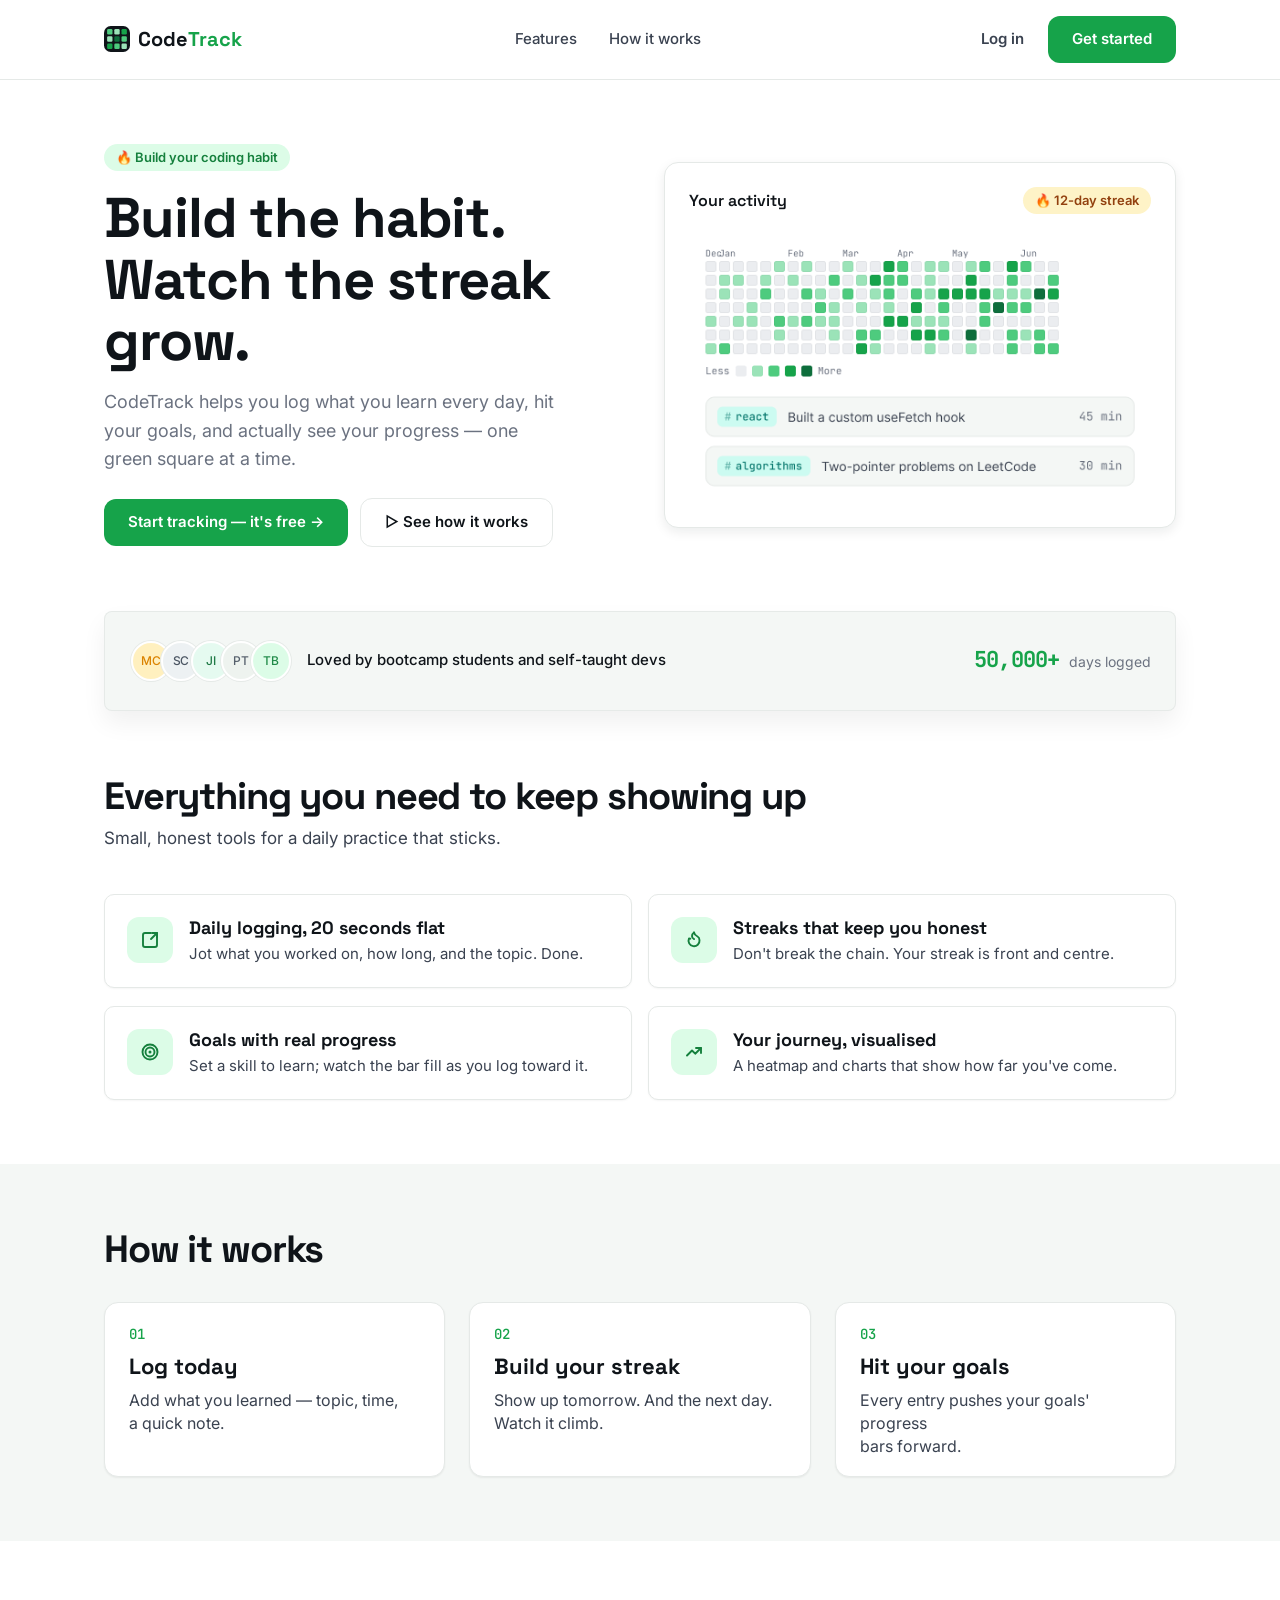
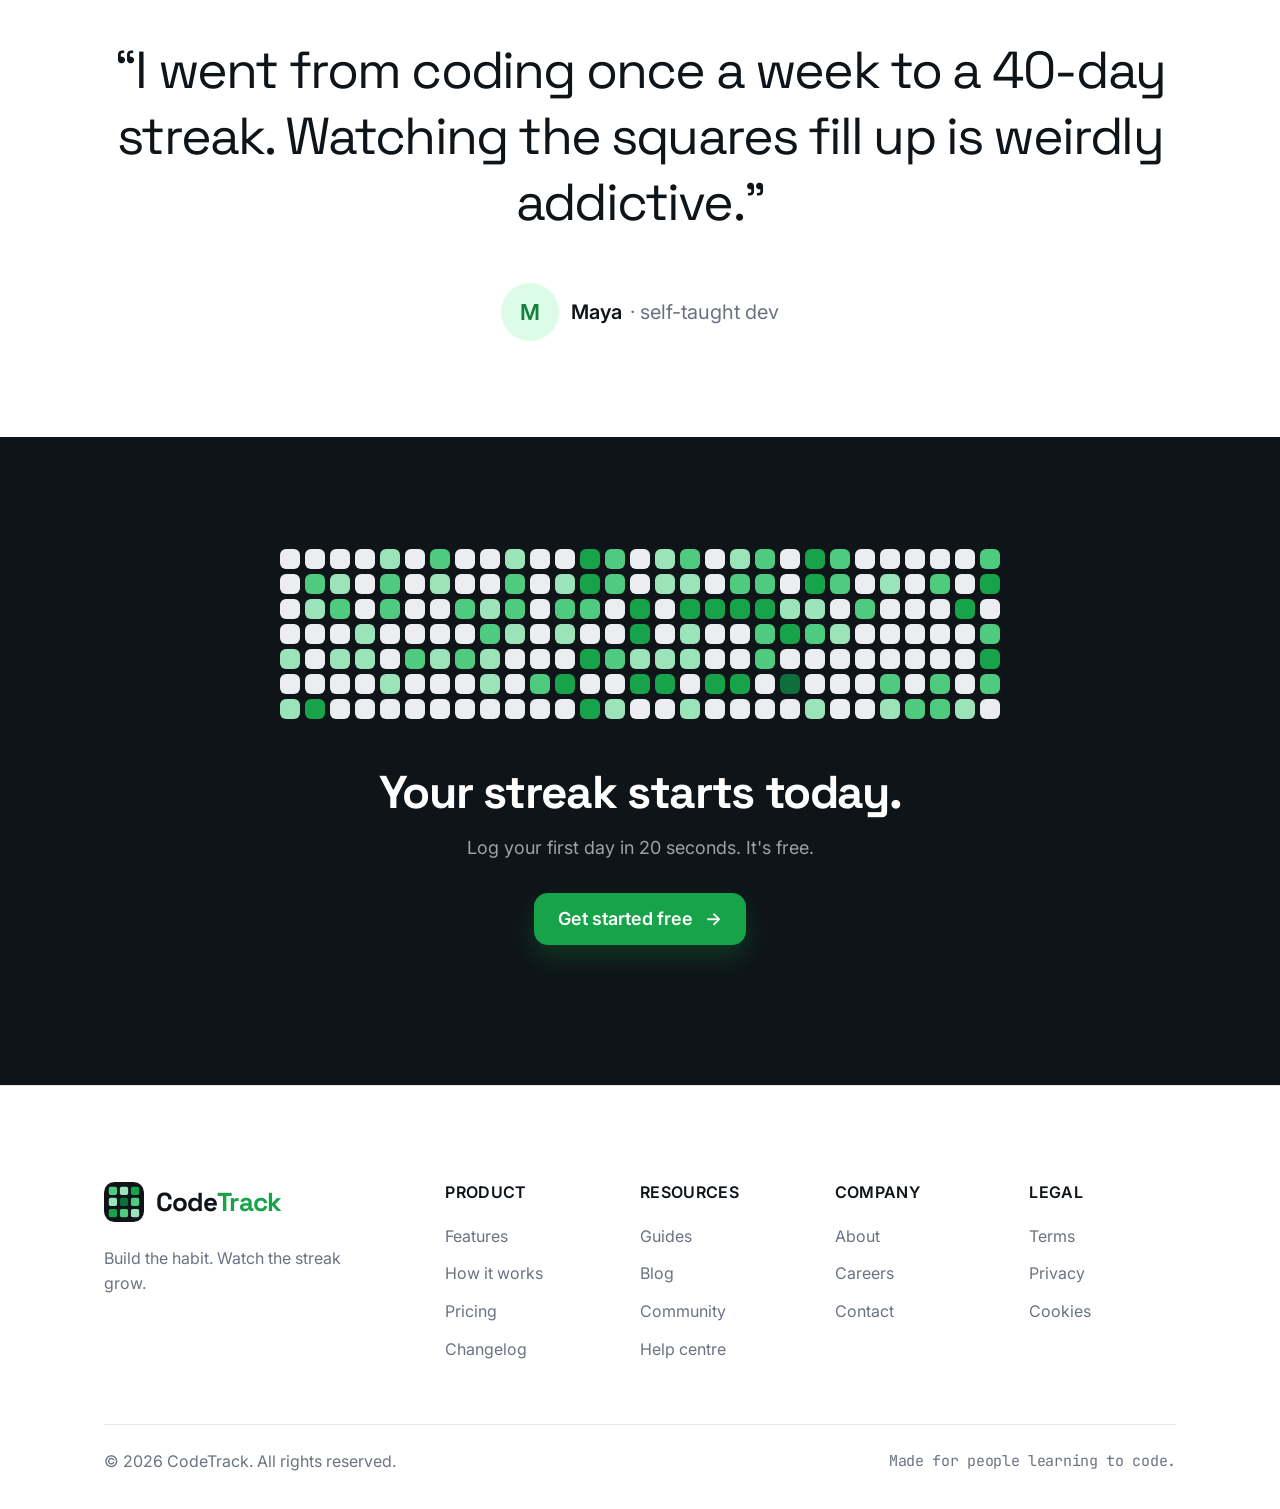
==== index.html @ 28d841fb "feat: added file" ====
<!doctype html>
<html lang="en">
  <head>
    <meta charset="UTF-8" />
    <meta name="viewport" content="width=device-width, initial-scale=1.0" />
    <link rel="shortcut icon" href="./images/favicon.svg" type="image/x-icon" />
    <!-- checking -->
    <link rel="stylesheet" href="./style.css" />
    <link
      href="https://unpkg.com/boxicons@2.1.4/css/boxicons.min.css"
      rel="stylesheet"
    />
    <title>CodeTrack — Homepage</title>
  </head>
  <body>
    <header>
      <!-- el 1 -->
      <div class="logo">
        <span class="logo-mark" aria-hidden="true"
          ><img
            src="./images/codetrackfavicon.svg"
            alt="Codetrack Official Logo"
        /></span>
        <span class="logo-text"
          >Code<span class="logo-accent">Track</span></span
        >
      </div>
      <!-- el 2 -->
      <nav aria-label="Primary">
        <a class="special"> <span id="xxspecial">Fea</span>tures </a>
        <a href="#how-it-works" class="codetrack">How it works</a>
      </nav>
      <!-- el 3 -->
      <div class="header-actions">
        <button class="btn btn-ghost">Log in</button>
        <button class="btn btn-primary">Get started</button>
      </div>

      <!-- el - 4 (menu icon) -->
      <div class="menu_icon">
        <i class="bx bx-menu"></i>
      </div>
    </header>

    <main>
      <section class="hero">
        <div class="hero_left">
          <div class="hero-badge">
            <p>🔥 Build your coding habit</p>
          </div>
          <h1>Build the habit. Watch the streak grow.</h1>
          <p class="hero-subtitle">
            CodeTrack helps you log what you learn every day, hit your goals,
            and actually see your progress — one green square at a time.
          </p>
          <div class="hero-ctas">
            <a href="#get-started" class="btn btn-primary"
              >Start tracking — it's free →</a
            >
            <a href="#how-it-works" class="btn btn-outline"
              >▷ See how it works</a
            >
          </div>
        </div>

        <div class="hero_right">
          <div class="activity-card">
            <div class="activity-card-header">
              <p>Your activity</p>
              <p class="streak-pill">🔥 12-day streak</p>
            </div>

            <img
              class="activity-image"
              src="./images/heroleftimage.png"
              alt="Activity heatmap from December through June with a Less-to-More legend, and two recent log entries: a React useFetch hook (45 min) and LeetCode two-pointer algorithms (30 min)"
            />
          </div>
        </div>
      </section>

      <section class="stats" aria-label="CodeTrack community stats">
        <div class="stats-copy">
          <div class="stats-avatars" aria-hidden="true">
            <span class="stats-avatar stats-avatar--amber">MC</span>
            <span class="stats-avatar stats-avatar--slate">SC</span>
            <span class="stats-avatar stats-avatar--mint">JI</span>
            <span class="stats-avatar stats-avatar--cloud">PT</span>
            <span class="stats-avatar stats-avatar--green">TB</span>
          </div>
          <p class="stats-copy-text">
            Loved by bootcamp students and self-taught devs
          </p>
        </div>
        <p class="stats-metric">
          <span class="stats-metric-value">50,000+</span>
          <span class="stats-metric-label">days logged</span>
        </p>
      </section>

      <section id="features" class="features" aria-labelledby="features-title">
        <div class="features-intro">
          <h2 id="features-title">Everything you need to keep showing up</h2>
          <p>Small, honest tools for a daily practice that sticks.</p>
        </div>

        <div class="features-grid">
          <article class="feature-card">
            <div class="feature-icon" aria-hidden="true">
              <svg viewBox="0 0 24 24" fill="none">
                <path
                  d="M14.5 5H18a1 1 0 0 1 1 1v11a2 2 0 0 1-2 2H7a2 2 0 0 1-2-2V7a2 2 0 0 1 2-2h6"
                />
                <path d="M13 11 19 5" />
                <path d="M15 5h4v4" />
              </svg>
            </div>
            <div class="feature-copy">
              <h3>Daily logging, 20 seconds flat</h3>
              <p>Jot what you worked on, how long, and the topic. Done.</p>
            </div>
          </article>

          <article class="feature-card">
            <div class="feature-icon" aria-hidden="true">
              <svg viewBox="0 0 24 24" fill="none">
                <path
                  d="M12 4.5c.4 1.9 1.63 3.13 3.5 4 .97.45 2 1.67 2 3.75A5.5 5.5 0 1 1 7 10.5c.46 0 .9.06 1.32.18"
                />
                <path
                  d="M12 4.5c-1.33 1.04-2 2.25-2 3.64 0 1.25.69 2.22 2.07 2.92"
                />
              </svg>
            </div>
            <div class="feature-copy">
              <h3>Streaks that keep you honest</h3>
              <p>Don't break the chain. Your streak is front and centre.</p>
            </div>
          </article>

          <article class="feature-card">
            <div class="feature-icon" aria-hidden="true">
              <svg viewBox="0 0 24 24" fill="none">
                <circle cx="12" cy="12" r="7.5" />
                <circle cx="12" cy="12" r="4.5" />
                <circle
                  cx="12"
                  cy="12"
                  r="1.5"
                  fill="currentColor"
                  stroke="none"
                />
              </svg>
            </div>
            <div class="feature-copy">
              <h3>Goals with real progress</h3>
              <p>
                Set a skill to learn; watch the bar fill as you log toward it.
              </p>
            </div>
          </article>

          <article class="feature-card">
            <div class="feature-icon" aria-hidden="true">
              <svg viewBox="0 0 24 24" fill="none">
                <path d="M5 15.5 10 10.5l3.2 3.2L19 8" />
                <path d="M14 8h5v5" />
              </svg>
            </div>
            <div class="feature-copy">
              <h3>Your journey, visualised</h3>
              <p>A heatmap and charts that show how far you've come.</p>
            </div>
          </article>
        </div>
      </section>

      <section
        id="how-it-works"
        class="how-it-works"
        aria-labelledby="how-it-works-title"
      >
        <h2 id="how-it-works-title">How it works</h2>

        <div class="steps-grid">
          <article class="step-card">
            <span class="step-number">01</span>
            <h3>Log today</h3>
            <p>
              Add what you learned — topic, time, <br />
              a quick note.
            </p>
          </article>
          <article class="step-card">
            <span class="step-number">02</span>
            <h3>Build your streak</h3>
            <p>
              Show up tomorrow. And the next day. <br />
              Watch it climb.
            </p>
          </article>
          <article class="step-card">
            <span class="step-number">03</span>
            <h3>Hit your goals</h3>
            <p>
              Every entry pushes your goals' progress <br />
              bars forward.
            </p>
          </article>
        </div>
      </section>

      <section class="testimonial" aria-label="Customer testimonial">
        <blockquote class="testimonial-quote">
          &ldquo;I went from coding once a week to a 40-day streak. Watching the
          squares fill up is weirdly addictive.&rdquo;
        </blockquote>
        <div class="testimonial-attribution">
          <span class="testimonial-avatar" aria-hidden="true">M</span>
          <p class="testimonial-person">
            <span class="testimonial-name">Maya</span>
            <span class="testimonial-role">· self-taught dev</span>
          </p>
        </div>
      </section>

      <section id="get-started">
        <div class="cta-heatmap" aria-hidden="true">
          <span class="heat-0"></span><span class="heat-0"></span
          ><span class="heat-0"></span><span class="heat-0"></span
          ><span class="heat-1"></span><span class="heat-0"></span
          ><span class="heat-2"></span><span class="heat-0"></span
          ><span class="heat-0"></span><span class="heat-1"></span
          ><span class="heat-0"></span><span class="heat-0"></span
          ><span class="heat-3"></span><span class="heat-2"></span
          ><span class="heat-0"></span><span class="heat-1"></span
          ><span class="heat-2"></span><span class="heat-0"></span
          ><span class="heat-1"></span><span class="heat-2"></span
          ><span class="heat-0"></span><span class="heat-3"></span
          ><span class="heat-2"></span><span class="heat-0"></span
          ><span class="heat-0"></span><span class="heat-0"></span
          ><span class="heat-0"></span><span class="heat-0"></span
          ><span class="heat-2"></span> <span class="heat-0"></span
          ><span class="heat-2"></span><span class="heat-1"></span
          ><span class="heat-0"></span><span class="heat-2"></span
          ><span class="heat-0"></span><span class="heat-1"></span
          ><span class="heat-0"></span><span class="heat-0"></span
          ><span class="heat-2"></span><span class="heat-0"></span
          ><span class="heat-1"></span><span class="heat-3"></span
          ><span class="heat-2"></span><span class="heat-0"></span
          ><span class="heat-1"></span><span class="heat-1"></span
          ><span class="heat-0"></span><span class="heat-2"></span
          ><span class="heat-2"></span><span class="heat-0"></span
          ><span class="heat-3"></span><span class="heat-2"></span
          ><span class="heat-0"></span><span class="heat-1"></span
          ><span class="heat-0"></span><span class="heat-2"></span
          ><span class="heat-0"></span><span class="heat-3"></span>
          <span class="heat-0"></span><span class="heat-1"></span
          ><span class="heat-2"></span><span class="heat-0"></span
          ><span class="heat-2"></span><span class="heat-0"></span
          ><span class="heat-0"></span><span class="heat-2"></span
          ><span class="heat-1"></span><span class="heat-2"></span
          ><span class="heat-0"></span><span class="heat-2"></span
          ><span class="heat-2"></span><span class="heat-0"></span
          ><span class="heat-3"></span><span class="heat-0"></span
          ><span class="heat-3"></span><span class="heat-3"></span
          ><span class="heat-3"></span><span class="heat-3"></span
          ><span class="heat-1"></span><span class="heat-1"></span
          ><span class="heat-0"></span><span class="heat-2"></span
          ><span class="heat-0"></span><span class="heat-0"></span
          ><span class="heat-0"></span><span class="heat-3"></span
          ><span class="heat-0"></span> <span class="heat-0"></span
          ><span class="heat-0"></span><span class="heat-0"></span
          ><span class="heat-1"></span><span class="heat-0"></span
          ><span class="heat-0"></span><span class="heat-0"></span
          ><span class="heat-0"></span><span class="heat-2"></span
          ><span class="heat-1"></span><span class="heat-0"></span
          ><span class="heat-1"></span><span class="heat-0"></span
          ><span class="heat-0"></span><span class="heat-3"></span
          ><span class="heat-0"></span><span class="heat-1"></span
          ><span class="heat-0"></span><span class="heat-0"></span
          ><span class="heat-2"></span><span class="heat-3"></span
          ><span class="heat-2"></span><span class="heat-1"></span
          ><span class="heat-0"></span><span class="heat-0"></span
          ><span class="heat-0"></span><span class="heat-0"></span
          ><span class="heat-0"></span><span class="heat-2"></span>
          <span class="heat-1"></span><span class="heat-0"></span
          ><span class="heat-1"></span><span class="heat-1"></span
          ><span class="heat-0"></span><span class="heat-2"></span
          ><span class="heat-1"></span><span class="heat-2"></span
          ><span class="heat-1"></span><span class="heat-0"></span
          ><span class="heat-0"></span><span class="heat-0"></span
          ><span class="heat-3"></span><span class="heat-2"></span
          ><span class="heat-1"></span><span class="heat-1"></span
          ><span class="heat-1"></span><span class="heat-0"></span
          ><span class="heat-0"></span><span class="heat-2"></span
          ><span class="heat-0"></span><span class="heat-0"></span
          ><span class="heat-0"></span><span class="heat-0"></span
          ><span class="heat-0"></span><span class="heat-0"></span
          ><span class="heat-0"></span><span class="heat-0"></span
          ><span class="heat-3"></span> <span class="heat-0"></span
          ><span class="heat-0"></span><span class="heat-0"></span
          ><span class="heat-0"></span><span class="heat-1"></span
          ><span class="heat-0"></span><span class="heat-0"></span
          ><span class="heat-0"></span><span class="heat-1"></span
          ><span class="heat-0"></span><span class="heat-2"></span
          ><span class="heat-3"></span><span class="heat-0"></span
          ><span class="heat-0"></span><span class="heat-3"></span
          ><span class="heat-3"></span><span class="heat-0"></span
          ><span class="heat-3"></span><span class="heat-3"></span
          ><span class="heat-0"></span><span class="heat-4"></span
          ><span class="heat-0"></span><span class="heat-0"></span
          ><span class="heat-0"></span><span class="heat-2"></span
          ><span class="heat-0"></span><span class="heat-2"></span
          ><span class="heat-0"></span><span class="heat-2"></span>
          <span class="heat-1"></span><span class="heat-3"></span
          ><span class="heat-0"></span><span class="heat-0"></span
          ><span class="heat-0"></span><span class="heat-0"></span
          ><span class="heat-0"></span><span class="heat-0"></span
          ><span class="heat-0"></span><span class="heat-0"></span
          ><span class="heat-0"></span><span class="heat-0"></span
          ><span class="heat-3"></span><span class="heat-1"></span
          ><span class="heat-0"></span><span class="heat-0"></span
          ><span class="heat-1"></span><span class="heat-0"></span
          ><span class="heat-0"></span><span class="heat-0"></span
          ><span class="heat-0"></span><span class="heat-1"></span
          ><span class="heat-0"></span><span class="heat-0"></span
          ><span class="heat-1"></span><span class="heat-2"></span
          ><span class="heat-2"></span><span class="heat-1"></span
          ><span class="heat-0"></span>
        </div>
        <h2 class="cta-title">Your streak starts today.</h2>
        <p class="cta-copy">Log your first day in 20 seconds. It's free.</p>
        <a href="#signup" class="btn btn-primary cta-button">
          Get started free <span aria-hidden="true">→</span>
        </a>
      </section>
    </main>

    <footer>
      <div class="footer-main">
        <div class="footer-brand">
          <a class="footer-logo" href="/" aria-label="CodeTrack home">
            <span class="footer-logo-mark" aria-hidden="true">
              <img src="./images/codetrackfavicon.svg" alt="" />
            </span>
            <span class="footer-logo-text"
              >Code<span class="footer-logo-accent">Track</span></span
            >
          </a>
          <p>Build the habit. Watch the streak grow.</p>
        </div>

        <div class="footer-column">
          <h4>Product</h4>
          <a href="#features">Features</a>
          <a href="#how-it-works">How it works</a>
          <a href="#pricing">Pricing</a>
          <a href="#changelog">Changelog</a>
        </div>

        <div class="footer-column">
          <h4>Resources</h4>
          <a href="#guides">Guides</a>
          <a href="#blog">Blog</a>
          <a href="#community">Community</a>
          <a href="#help">Help centre</a>
        </div>

        <div class="footer-column">
          <h4>Company</h4>
          <a href="#about">About</a>
          <a href="#careers">Careers</a>
          <a href="#contact">Contact</a>
        </div>

        <div class="footer-column">
          <h4>Legal</h4>
          <a href="#terms">Terms</a>
          <a href="#privacy">Privacy</a>
          <a href="#cookies">Cookies</a>
        </div>
      </div>

      <div class="footer-bottom">
        <p>&copy; 2026 CodeTrack. All rights reserved.</p>
        <p>Made for people learning to code.</p>
      </div>
    </footer>
  </body>
</html>
---- style.css ----
@import url("https://fonts.googleapis.com/css2?family=Space+Grotesk:wght@400;600;700&family=Inter:wght@400;500;600&family=JetBrains+Mono:wght@400;500&display=swap");

/* ------------------------------------------------------------------ */
/* Design tokens — from designsystem.md                                */
/* ------------------------------------------------------------------ */
:root {
  /* Colors — primary green */
  --color-primary: #16a34a;
  --color-primary-hover: #15803d;
  --color-primary-soft: #dcfce7;

  /* Colors — accents */
  --color-teal: #0d9488;
  --color-amber: #f59e0b;
  --color-amber-soft: #fef3c7;
  --color-amber-deep: #92400e;
  --color-danger: #dc2626;

  /* Colors — neutrals */
  --color-ink: #0f1419;
  --color-body: #3a4250;
  --color-muted: #6b7280;
  --color-subtle: #f4f7f5;
  --color-border: #e5e9e7;

  /* Heatmap intensity */
  --heat-0: #ebedf0;
  --heat-1: #9be3b8;
  --heat-2: #4ecb7e;
  --heat-3: #16a34a;
  --heat-4: #0e6e3c;

  /* Typography */
  --font-display: "Space Grotesk", sans-serif;
  --font-body: "Inter", sans-serif;
  --font-mono: "JetBrains Mono", monospace;

  /* Spacing scale */
  --space-1: 4px;
  --space-2: 8px;
  --space-3: 12px;
  --space-4: 16px;
  --space-6: 24px;
  --space-8: 32px;
  --space-12: 48px;
  --space-16: 64px;

  /* Border radius */
  --radius-sm: 6px;
  --radius-md: 10px;
  --radius-lg: 12px;
  --radius-xl: 14px;
  --radius-full: 999px;

  /* Elevation */
  --shadow-xs: none;
  --shadow-sm: 0 1px 2px rgba(15, 20, 25, 0.06);
  --shadow-md: 0 4px 12px rgba(15, 20, 25, 0.08);
  --shadow-lg: 0 12px 28px rgba(15, 20, 25, 0.14);
}

/* ------------------------------------------------------------------ */
/* Reset — stubborn elements                                           */
/* ------------------------------------------------------------------ */
*,
*::before,
*::after {
  box-sizing: border-box;
  padding: 0;
  margin: 0;
}

html {
  -webkit-text-size-adjust: 100%;
}

body {
  font-family: var(--font-body);
  font-size: 16px;
  line-height: 1.5;
  color: var(--color-body);
  background: #fff;
}

a {
  text-decoration: none;
  color: inherit;
}

ul,
ol {
  list-style: none;
}

img,
svg,
picture {
  display: block;
  max-width: 100%;
}

button,
input,
textarea,
select {
  font: inherit;
  font-family: var(--font-body);
  color: inherit;
  background: none;
  border: none;
  outline: none;
}

button {
  cursor: pointer;
}

button:disabled {
  cursor: not-allowed;
}

fieldset {
  border: none;
}

blockquote,
q {
  quotes: none;
}

h1,
h2,
h3,
h4,
h5,
h6 {
  font-size: inherit;
  font-weight: normal;
  font-family: var(--font-display);
  color: var(--color-ink);
}

/* ------------------------------------------------------------------ */
/* Header / Nav                                                        */
/* ------------------------------------------------------------------ */
header {
  display: flex;
  justify-content: space-between;
  align-items: center;
  padding: var(--space-4) 104px;
  border-bottom: 1px solid var(--color-border);
  background: #fff;
}

header .logo {
  display: flex;
  align-items: center;
  gap: var(--space-2);
}

header .logo-mark {
  font-size: 22px;
  line-height: 1;
  color: var(--color-ink);
}

header .logo-text {
  font-family: var(--font-display);
  font-weight: 700;
  font-size: 20px;
  color: var(--color-ink);
}

header .logo-text .logo-accent {
  color: var(--color-primary);
}

header nav {
  display: flex;
  align-items: center;
  gap: var(--space-8);
}

header nav a {
  font-family: var(--font-body);
  font-size: 15px;
  font-weight: 500;
  color: var(--color-body);
  transition: color 0.15s ease;
}

header nav a:hover {
  color: var(--color-ink);
}

header .header-actions {
  display: flex;
  align-items: center;
  gap: var(--space-4);
}

.menu_icon {
  display: none;
  font-size: 35px;
}

/* ------------------------------------------------------------------ */
/* Buttons                                                              */
/* ------------------------------------------------------------------ */
.btn {
  display: inline-flex;
  align-items: center;
  justify-content: center;
  font-family: var(--font-body);
  font-size: 15px;
  font-weight: 600;
  padding: var(--space-3) var(--space-6);
  border-radius: var(--radius-lg);
  transition:
    background-color 0.15s ease,
    color 0.15s ease,
    box-shadow 0.15s ease;
}

.btn-primary {
  background: var(--color-primary);
  color: #fff;
}

.btn-primary:hover {
  background: var(--color-primary-hover);
}

.btn-ghost {
  background: transparent;
  color: var(--color-body);
  padding: var(--space-3) var(--space-2);
}

.btn-ghost:hover {
  color: var(--color-ink);
}

.btn-outline {
  background: #fff;
  color: var(--color-ink);
  border: 1px solid var(--color-border);
}

.btn-outline:hover {
  border-color: var(--color-muted);
}

/* ------------------------------------------------------------------ */
/* Hero                                                                 */
/* ------------------------------------------------------------------ */
.hero {
  display: flex;
  align-items: center;
  justify-content: center;
  gap: var(--space-12);
  padding: var(--space-16) 104px;
}

.hero .hero_left,
.hero .hero_right {
  width: 50%;
}

.hero-badge {
  display: inline-flex;
  align-items: center;
  background: var(--color-primary-soft);
  color: var(--color-primary-hover);
  font-size: 13px;
  font-weight: 600;
  padding: var(--space-1) var(--space-3);
  border-radius: var(--radius-full);
  margin-bottom: var(--space-4);
}

.hero_left h1 {
  font-size: 56px;
  font-weight: 700;
  line-height: 1.1;
  letter-spacing: -0.02em;
  margin-bottom: var(--space-4);
}

.hero-subtitle {
  font-size: 18px;
  line-height: 1.6;
  color: var(--color-muted);
  max-width: 460px;
  margin-bottom: var(--space-6);
}

.hero-ctas {
  display: flex;
  align-items: center;
  gap: var(--space-3);
}

.activity-card {
  background: #fff;
  border: 1px solid var(--color-border);
  border-radius: var(--radius-xl);
  box-shadow: var(--shadow-md);
  padding: var(--space-6);
}

.activity-card-header {
  display: flex;
  align-items: center;
  justify-content: space-between;
  margin-bottom: var(--space-4);
}

.activity-card-header p:first-child {
  font-family: var(--font-display);
  font-weight: 600;
  font-size: 16px;
  color: var(--color-ink);
}

.streak-pill {
  background: var(--color-amber-soft);
  color: var(--color-amber-deep);
  font-size: 13px;
  font-weight: 600;
  padding: var(--space-1) var(--space-3);
  border-radius: var(--radius-full);
}

.activity-image {
  width: 100%;
  border-radius: var(--radius-md);
}

/* ------------------------------------------------------------------ */
/* Stats                                                                */
/* ------------------------------------------------------------------ */
.stats {
  display: flex;
  align-items: center;
  justify-content: space-between;
  gap: var(--space-6);
  margin: 0 104px var(--space-16);
  padding: 16px 24px;
  background: var(--color-subtle);
  border: 1px solid rgba(229, 233, 231, 0.9);
  border-radius: 8px;
  box-shadow: 0 12px 24px rgba(15, 20, 25, 0.06);
  height: 100px;
}

.stats-copy {
  display: flex;
  align-items: center;
  gap: var(--space-4);
  min-width: 0;
}

.stats-avatars {
  display: flex;
  align-items: center;
  padding-left: 2px;
  flex-shrink: 0;
}

.stats-avatar {
  width: 40px;
  height: 40px;
  display: grid;
  place-items: center;
  margin-left: -10px;
  border: 2px solid #fff;
  border-radius: var(--radius-full);
  font-size: 12px;
  font-weight: 500;
  letter-spacing: -0.02em;
  box-shadow: 0 0 0 1px rgba(229, 233, 231, 0.95);
}

.stats-avatar:first-child {
  margin-left: 0;
}

.stats-avatar--amber {
  background: #fff0bf;
  color: #db8300;
}

.stats-avatar--slate {
  background: #edf1f3;
  color: #4b5563;
}

.stats-avatar--mint {
  background: #e5faf0;
  color: #1f7a46;
}

.stats-avatar--cloud {
  background: #eef3ef;
  color: #56606c;
}

.stats-avatar--green {
  background: #dcfce7;
  color: #1f8a47;
}

.stats-copy-text {
  font-family: var(--font-body);
  font-size: 15px;
  font-weight: 500;
  color: var(--color-ink);
}

.stats-metric {
  display: flex;
  align-items: baseline;
  gap: 10px;
  flex-shrink: 0;
}

.stats-metric-value {
  font-family: var(--font-mono);
  font-size: 22px;
  font-weight: 700;
  line-height: 1;
  letter-spacing: -0.04em;
  color: var(--color-primary);
}

.stats-metric-label {
  font-size: 14px;
  color: var(--color-muted);
}

/* ------------------------------------------------------------------ */
/* Features                                                             */
/* ------------------------------------------------------------------ */
.features {
  padding: 0 104px var(--space-16);
  background: transparent;
}

.features-intro {
  max-width: 760px;
  margin-bottom: 42px;
}

.features-intro h2 {
  font-family: var(--font-display);
  font-size: 38px;
  font-weight: 700;
  line-height: 1.12;
  letter-spacing: -0.03em;
  color: var(--color-ink);
  margin-bottom: 8px;
}

.features-intro p {
  font-family: var(--font-body);
  font-size: 17px;
  font-weight: 400;
  line-height: 1.55;
  color: var(--color-body);
}

.features-grid {
  display: grid;
  grid-template-columns: repeat(2, minmax(0, 1fr));
  gap: 18px 16px;
}

.feature-card {
  display: flex;
  align-items: flex-start;
  gap: 16px;
  padding: 22px 22px 21px;
  background: #fff;
  border: 1px solid var(--color-border);
  border-radius: var(--radius-md);
  box-shadow: 0 1px 2px rgba(15, 20, 25, 0.04);
  transition:
    transform 0.22s ease,
    box-shadow 0.22s ease,
    border-color 0.22s ease;
}

.feature-icon {
  width: 46px;
  height: 46px;
  flex-shrink: 0;
  display: grid;
  place-items: center;
  background: var(--color-primary-soft);
  border-radius: 12px;
  color: var(--color-primary-hover);
  transition:
    transform 0.22s ease,
    background-color 0.22s ease;
}

.feature-icon svg {
  width: 24px;
  height: 24px;
  stroke: currentColor;
  stroke-width: 1.9;
  stroke-linecap: round;
  stroke-linejoin: round;
}

.feature-copy h3 {
  font-family: var(--font-display);
  font-size: 18px;
  font-weight: 700;
  line-height: 1.25;
  color: var(--color-ink);
  margin-bottom: 4px;
}

.feature-copy p {
  font-family: var(--font-body);
  font-size: 15px;
  font-weight: 400;
  line-height: 1.5;
  color: var(--color-body);
}

.feature-card:hover {
  transform: translateY(-6px);
  border-color: #d5dfd9;
  box-shadow: 0 18px 32px rgba(15, 20, 25, 0.12);
}

.feature-card:hover .feature-icon {
  transform: translateY(-1px);
  background: #d2f7df;
}

/* ------------------------------------------------------------------ */
/* How it works                                                        */
/* ------------------------------------------------------------------ */
.how-it-works {
  padding: var(--space-16) 104px;
  background: var(--color-subtle);
}

.how-it-works > h2 {
  margin-bottom: var(--space-8);
  font-family: var(--font-display);
  font-size: 38px;
  font-weight: 700;
  line-height: 1.12;
  letter-spacing: -0.03em;
  color: var(--color-ink);
}

.steps-grid {
  display: grid;
  grid-template-columns: repeat(3, minmax(0, 1fr));
  gap: var(--space-6);
}

.step-card {
  height: 175px;
  padding: var(--space-6);
  background: #fff;
  border: 1px solid var(--color-border);
  border-radius: var(--radius-xl);
  box-shadow: var(--shadow-sm);
  transition:
    transform 0.2s ease,
    box-shadow 0.2s ease,
    border-color 0.2s ease;
}

.step-number {
  display: block;
  margin-bottom: var(--space-3);
  font-family: var(--font-mono);
  font-size: 14px;
  font-weight: 500;
  line-height: 1;
  color: var(--color-primary);
}

.step-card h3 {
  margin-bottom: var(--space-2);
  font-family: var(--font-display);
  font-size: 22px;
  font-weight: 700;
  line-height: 1.25;
  color: var(--color-ink);
}

.step-card p {
  font-size: 16px;
  line-height: 1.45;
  color: var(--color-body);
}

.step-card:hover {
  transform: translateY(-3px);
  border-color: #d5dfd9;
  box-shadow: var(--shadow-md);
}

/* ------------------------------------------------------------------ */
/* Testimonial                                                         */
/* ------------------------------------------------------------------ */
.testimonial {
  display: flex;
  flex-direction: column;
  align-items: center;
  padding: 96px 104px;
  background: #fff;
  text-align: center;
}

.testimonial-quote {
  max-width: 1080px;
  font-family: var(--font-display);
  font-size: 52px;
  font-weight: 400;
  line-height: 1.27;
  letter-spacing: -0.035em;
  color: var(--color-ink);
}

.testimonial-attribution {
  display: flex;
  align-items: center;
  justify-content: center;
  gap: var(--space-3);
  margin-top: var(--space-12);
}

.testimonial-avatar {
  width: 58px;
  height: 58px;
  display: grid;
  flex-shrink: 0;
  place-items: center;
  background: var(--color-primary-soft);
  border-radius: var(--radius-full);
  font-family: var(--font-body);
  font-size: 22px;
  font-weight: 600;
  color: var(--color-primary-hover);
}

.testimonial-person {
  display: flex;
  align-items: baseline;
  gap: var(--space-2);
  font-size: 20px;
  line-height: 1.3;
}

.testimonial-name {
  font-weight: 600;
  color: var(--color-ink);
}

.testimonial-role {
  color: var(--color-muted);
}

/* ------------------------------------------------------------------ */
/* CTA                                                                  */
/* ------------------------------------------------------------------ */
#get-started {
  display: flex;
  flex-direction: column;
  align-items: center;
  padding: 112px 104px 140px;
  overflow: hidden;
  background: var(--color-ink);
  text-align: center;
}

.cta-heatmap {
  --heatmap-cell: 20px;
  --heatmap-gap: 5px;

  display: grid;
  grid-template-columns: repeat(29, var(--heatmap-cell));
  grid-auto-rows: var(--heatmap-cell);
  gap: var(--heatmap-gap);
  margin-bottom: var(--space-12);
}

.cta-heatmap span {
  display: block;
  background: var(--heat-0);
  border-radius: var(--radius-sm);
}

.cta-heatmap .heat-1 {
  background: var(--heat-1);
}

.cta-heatmap .heat-2 {
  background: var(--heat-2);
}

.cta-heatmap .heat-3 {
  background: var(--heat-3);
}

.cta-heatmap .heat-4 {
  background: var(--heat-4);
}

.cta-title {
  max-width: 900px;
  margin-bottom: var(--space-4);
  font-family: var(--font-display);
  font-size: 46px;
  font-weight: 700;
  line-height: 1.1;
  letter-spacing: -0.03em;
  color: #fff;
}

.cta-copy {
  margin-bottom: var(--space-8);
  font-size: 18px;
  line-height: 1.5;
  color: #9aa4a7;
}

.cta-button {
  min-width: 212px;
  min-height: 52px;
  gap: var(--space-3);
  border-radius: var(--radius-xl);
  font-size: 18px;
  box-shadow: 0 12px 24px rgba(22, 163, 74, 0.24);
}

.cta-button:hover {
  box-shadow: 0 16px 30px rgba(22, 163, 74, 0.34);
}

.cta-button:focus-visible {
  outline: 3px solid var(--color-primary-soft);
  outline-offset: 4px;
}

/* ------------------------------------------------------------------ */
/* Footer                                                               */
/* ------------------------------------------------------------------ */
footer {
  padding: 96px 104px 36px;
  background: #fff;
  border-top: 1px solid var(--color-border);
}

.footer-main {
  display: grid;
  grid-template-columns: minmax(260px, 2fr) repeat(4, minmax(120px, 1fr));
  gap: var(--space-12);
}

.footer-brand {
  max-width: 280px;
}

.footer-logo {
  display: inline-flex;
  align-items: center;
  gap: var(--space-3);
  margin-bottom: var(--space-6);
}

.footer-logo-mark {
  width: 40px;
  height: 40px;
  display: grid;
  place-items: center;
}

.footer-logo-mark img {
  width: 100%;
  height: 100%;
}

.footer-logo-text {
  font-family: var(--font-display);
  font-size: 26px;
  font-weight: 700;
  line-height: 1;
  letter-spacing: -0.035em;
  color: var(--color-ink);
}

.footer-logo-accent {
  color: var(--color-primary);
}

.footer-brand > p {
  font-size: 16px;
  line-height: 1.55;
  color: var(--color-muted);
}

.footer-column {
  display: flex;
  flex-direction: column;
  align-items: flex-start;
  gap: var(--space-4);
}

.footer-column h4 {
  margin-bottom: var(--space-2);
  font-family: var(--font-body);
  font-size: 16px;
  font-weight: 600;
  line-height: 1.25;
  letter-spacing: 0.02em;
  text-transform: uppercase;
  color: var(--color-ink);
}

.footer-column a {
  font-size: 16px;
  line-height: 1.35;
  color: var(--color-muted);
  transition: color 0.15s ease;
}

.footer-column a:hover {
  color: var(--color-primary-hover);
}

.footer-bottom {
  display: flex;
  align-items: center;
  justify-content: space-between;
  gap: var(--space-6);
  margin-top: 64px;
  padding-top: var(--space-6);
  border-top: 1px solid var(--color-border);
  font-size: 16px;
  color: var(--color-muted);
}

.footer-bottom p:last-child {
  font-family: var(--font-mono);
  font-size: 15px;
  letter-spacing: -0.02em;
}

@media (prefers-reduced-motion: reduce) {
  .feature-card,
  .feature-icon,
  .step-card,
  .cta-button {
    transition: none;
  }

  .feature-card:hover,
  .feature-card:hover .feature-icon,
  .step-card:hover {
    transform: none;
  }
}

@media (max-width: 960px) {
  header {
    padding-left: 32px;
    padding-right: 32px;
  }

  .hero,
  .features,
  .how-it-works,
  .testimonial,
  #get-started,
  footer {
    padding-left: 32px;
    padding-right: 32px;
  }

  .hero {
    gap: 40px;
    padding-top: 48px;
    padding-bottom: 48px;
  }

  .hero_left h1 {
    font-size: 48px;
  }

  .stats {
    margin-left: 32px;
    margin-right: 32px;
    padding: 16px 18px;
    height: auto;
    min-height: 100px;
  }

  .features-intro {
    margin-bottom: 32px;
  }

  .steps-grid {
    gap: var(--space-4);
  }
}

@media (max-width: 820px) {
  header {
    padding: 14px 24px;
  }

  header nav,
  header .header-actions {
    display: none;
  }

  .menu_icon {
    width: 44px;
    height: 44px;
    display: inline-flex;
    align-items: center;
    justify-content: center;
    border: 1px solid var(--color-border);
    border-radius: var(--radius-md);
    background: #fff;
    color: var(--color-ink);
    font-size: 28px;
  }

  .hero {
    flex-direction: column;
    align-items: stretch;
    gap: 32px;
    padding: 40px 24px;
  }

  .hero .hero_left,
  .hero .hero_right {
    width: 100%;
  }

  .hero-subtitle {
    max-width: none;
  }

  .hero-ctas {
    width: 100%;
    flex-direction: column;
    align-items: flex-start;
  }

  .hero-ctas .btn {
    width: 100%;
  }

  .stats {
    margin: 0 24px var(--space-12);
  }

  .stats-copy {
    min-width: 0;
  }

  .features {
    padding: 0 24px var(--space-12);
  }

  .how-it-works {
    padding: var(--space-12) 24px;
  }

  .testimonial {
    padding: 80px 24px;
  }

  .testimonial-quote {
    font-size: 42px;
  }

  #get-started {
    padding-top: 88px;
    padding-bottom: 104px;
  }

  .cta-heatmap {
    --heatmap-cell: 15px;
    --heatmap-gap: 4px;
  }

  .cta-title {
    font-size: 48px;
  }

  .features-grid {
    grid-template-columns: 1fr;
  }

  .steps-grid {
    grid-template-columns: 1fr;
  }

  footer {
    padding: 72px 24px var(--space-8);
  }

  .footer-main {
    grid-template-columns: repeat(2, minmax(0, 1fr));
    gap: var(--space-8) var(--space-6);
  }

  .footer-brand {
    grid-column: 1 / -1;
  }
}

@media (max-width: 600px) {
  header {
    padding: 14px 20px;
  }

  .hero {
    gap: 24px;
    padding: 32px 20px;
  }

  .hero_left h1 {
    font-size: 40px;
  }

  .hero-subtitle {
    font-size: 16px;
  }

  .stats {
    margin: 0 20px 40px;
    padding: 16px;
    height: auto;
    min-height: 0;
    flex-direction: column;
    align-items: stretch;
    justify-content: flex-start;
    gap: var(--space-6);
  }

  .stats-copy {
    flex-direction: column;
    align-items: flex-start;
    gap: 12px;
  }

  .stats-copy-text,
  .stats-metric-label {
    font-size: 14px;
  }

  .stats-metric {
    gap: var(--space-2);
    align-self: flex-end;
    flex-wrap: nowrap;
  }

  .features {
    padding: 0 20px 48px;
  }

  .how-it-works {
    padding: 48px 20px;
  }

  .testimonial {
    padding: var(--space-16) 20px;
  }

  #get-started {
    padding: var(--space-16) 20px 80px;
  }

  footer {
    padding: var(--space-16) 20px var(--space-6);
  }

  .features-intro {
    margin-bottom: 24px;
  }

  .features-intro h2 {
    font-size: 32px;
  }

  .how-it-works > h2 {
    margin-bottom: var(--space-6);
    font-size: 32px;
  }

  .testimonial-quote {
    font-size: 30px;
    line-height: 1.3;
  }

  .testimonial-attribution {
    gap: var(--space-2);
    margin-top: var(--space-8);
    flex-wrap: wrap;
  }

  .testimonial-avatar {
    width: 48px;
    height: 48px;
    font-size: 18px;
  }

  .testimonial-person {
    gap: var(--space-1);
    font-size: 16px;
  }

  .cta-heatmap {
    --heatmap-cell: 9px;
    --heatmap-gap: 3px;
    margin-bottom: var(--space-8);
  }

  .cta-title {
    font-size: 34px;
    font-weight: 600;
  }

  .cta-copy {
    margin-bottom: var(--space-6);
    font-size: 16px;
  }

  .cta-button {
    width: 80%;
    margin: auto;
    min-width: 0;
    min-height: 52px;
    font-size: 18px;
  }

  .footer-logo {
    margin-bottom: var(--space-4);
  }

  .footer-logo-mark {
    width: 36px;
    height: 36px;
  }

  .footer-logo-text {
    font-size: 24px;
  }

  .footer-bottom {
    align-items: flex-start;
    flex-direction: column;
    gap: var(--space-3);
    margin-top: var(--space-12);
    padding-top: var(--space-4);
  }

  .features-intro p {
    font-size: 16px;
  }

  .feature-card {
    padding: 18px;
    gap: 14px;
  }

  .feature-icon {
    width: 42px;
    height: 42px;
  }

  .feature-copy p {
    font-size: 14px;
  }

  .step-card {
    padding: 20px;
  }
}
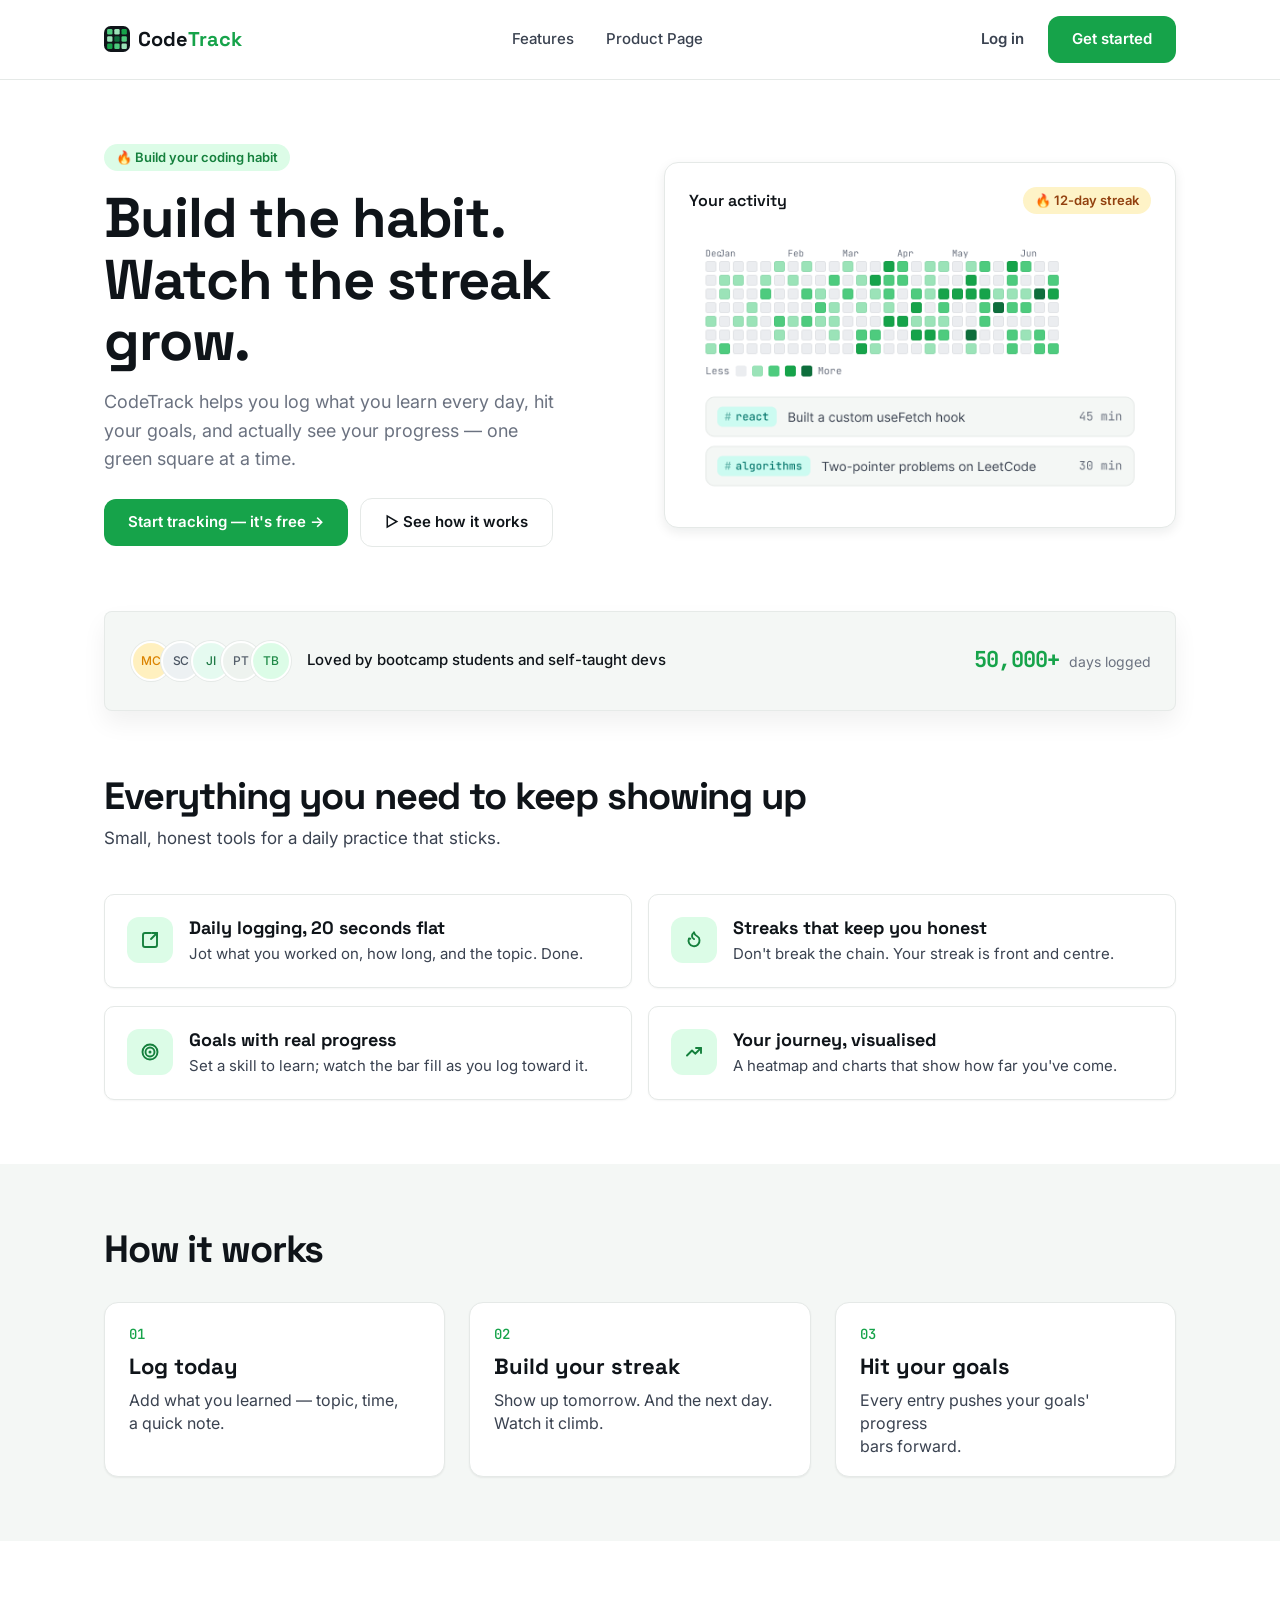
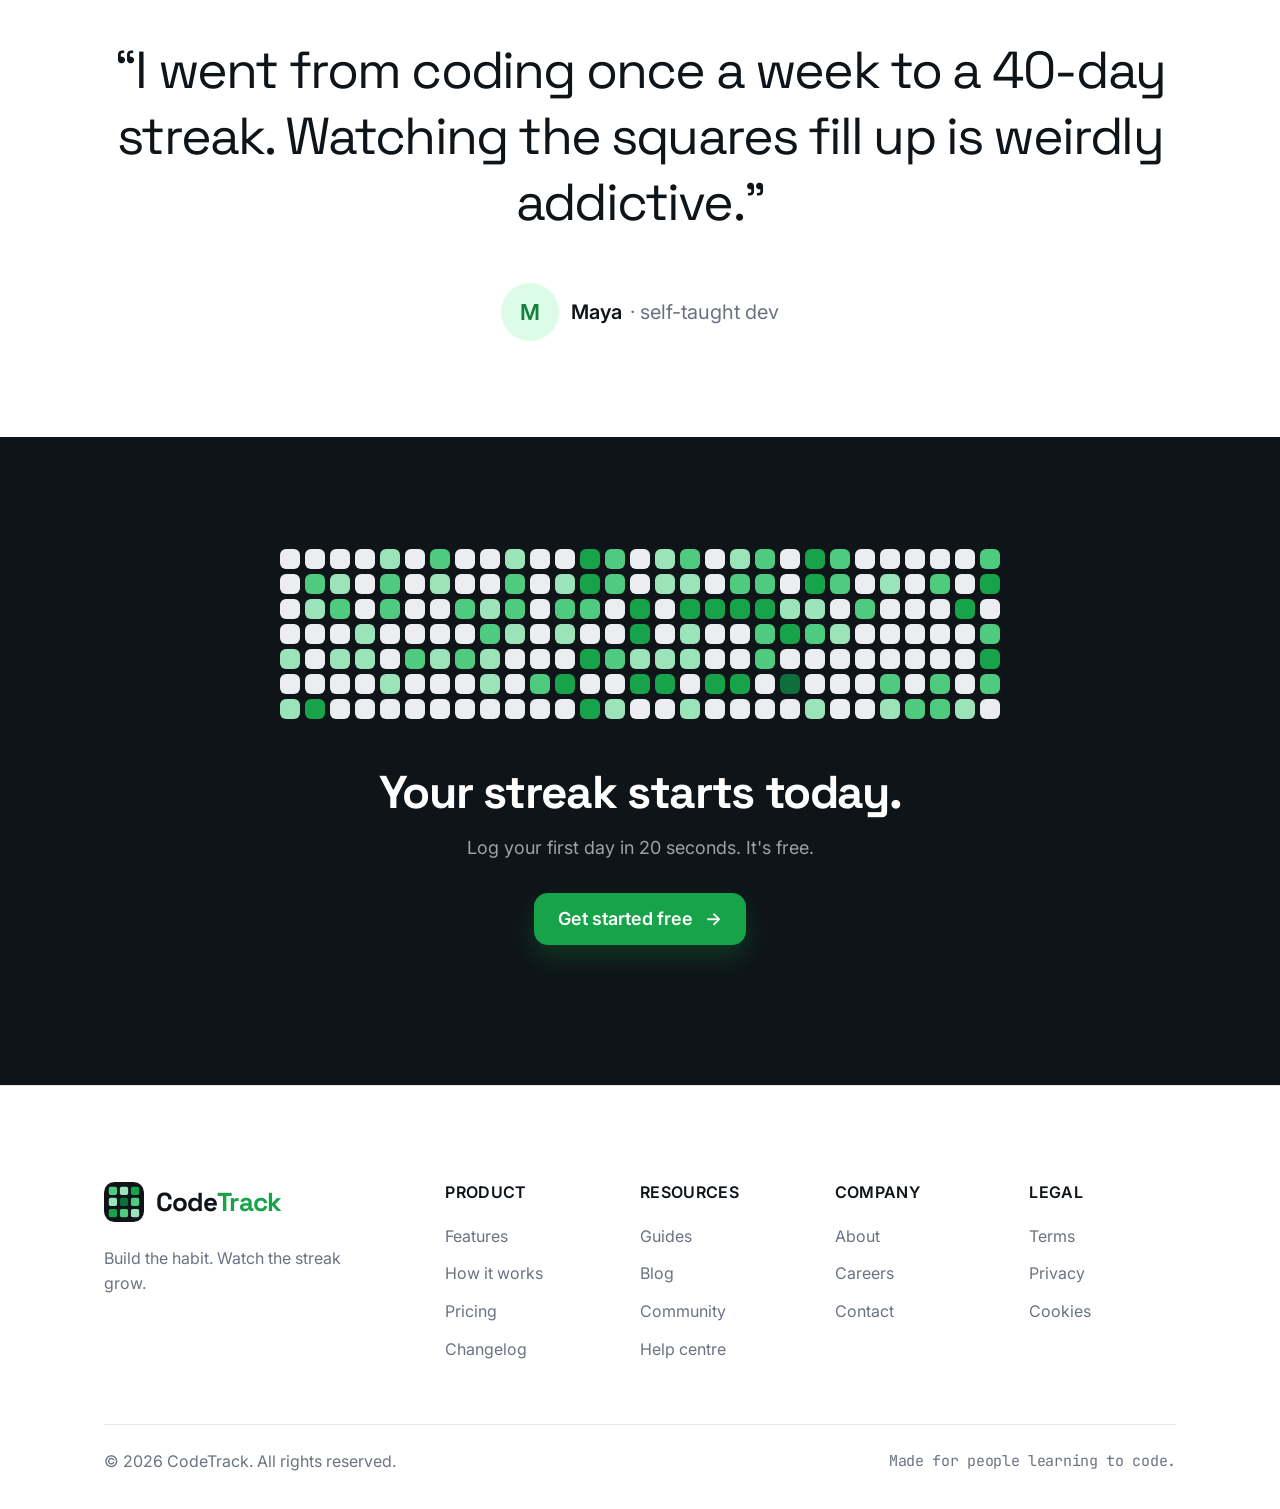
==== commit 61fe8c15: "feat: fetched the fake store api data" ====
--- a/index.html
+++ b/index.html
@@ -4,7 +4,7 @@
     <meta charset="UTF-8" />
     <meta name="viewport" content="width=device-width, initial-scale=1.0" />
     <link rel="shortcut icon" href="./images/favicon.svg" type="image/x-icon" />
-    <!-- checking -->
+    <!-- checking modification -->
     <link rel="stylesheet" href="./style.css" />
     <link
       href="https://unpkg.com/boxicons@2.1.4/css/boxicons.min.css"
@@ -28,7 +28,7 @@
       <!-- el 2 -->
       <nav aria-label="Primary">
         <a class="special"> <span id="xxspecial">Fea</span>tures </a>
-        <a href="#how-it-works" class="codetrack">How it works</a>
+        <a href="./data.html" class="codetrack">Product Page</a>
       </nav>
       <!-- el 3 -->
       <div class="header-actions">
@@ -48,13 +48,13 @@
           <div class="hero-badge">
             <p>🔥 Build your coding habit</p>
           </div>
-          <h1>Build the habit. Watch the streak grow.</h1>
+          <h1 id="mainTitle">Build the habit. Watch the streak grow.</h1>
           <p class="hero-subtitle">
             CodeTrack helps you log what you learn every day, hit your goals,
             and actually see your progress — one green square at a time.
           </p>
           <div class="hero-ctas">
-            <a href="#get-started" class="btn btn-primary"
+            <a href="#get-started" class="btn btn-primary" id="hero_pri"
               >Start tracking — it's free →</a
             >
             <a href="#how-it-works" class="btn btn-outline"
@@ -71,6 +71,7 @@
             </div>
 
             <img
+              id="heroImg"
               class="activity-image"
               src="./images/heroleftimage.png"
               alt="Activity heatmap from December through June with a Less-to-More legend, and two recent log entries: a React useFetch hook (45 min) and LeetCode two-pointer algorithms (30 min)"
@@ -387,5 +388,7 @@
         <p>Made for people learning to code.</p>
       </div>
     </footer>
+
+    <script src="./app.js"></script>
   </body>
 </html>
